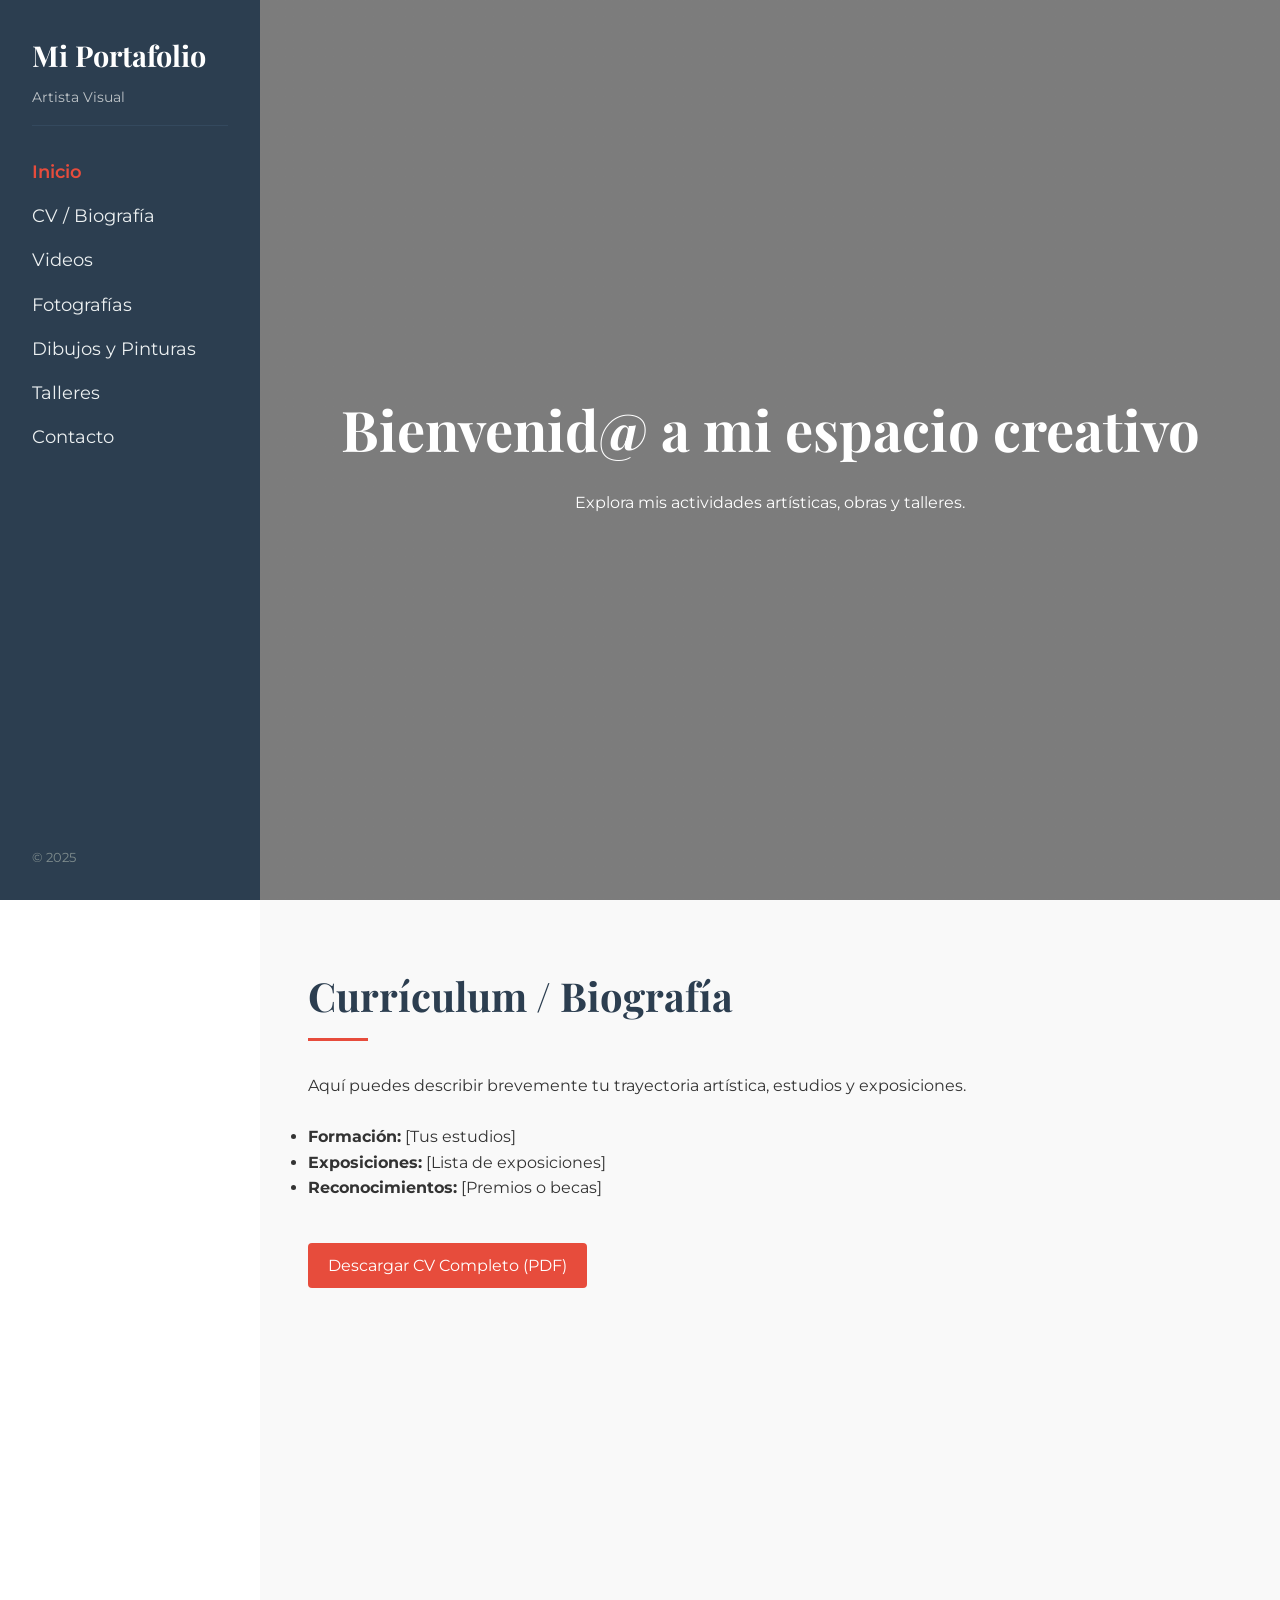
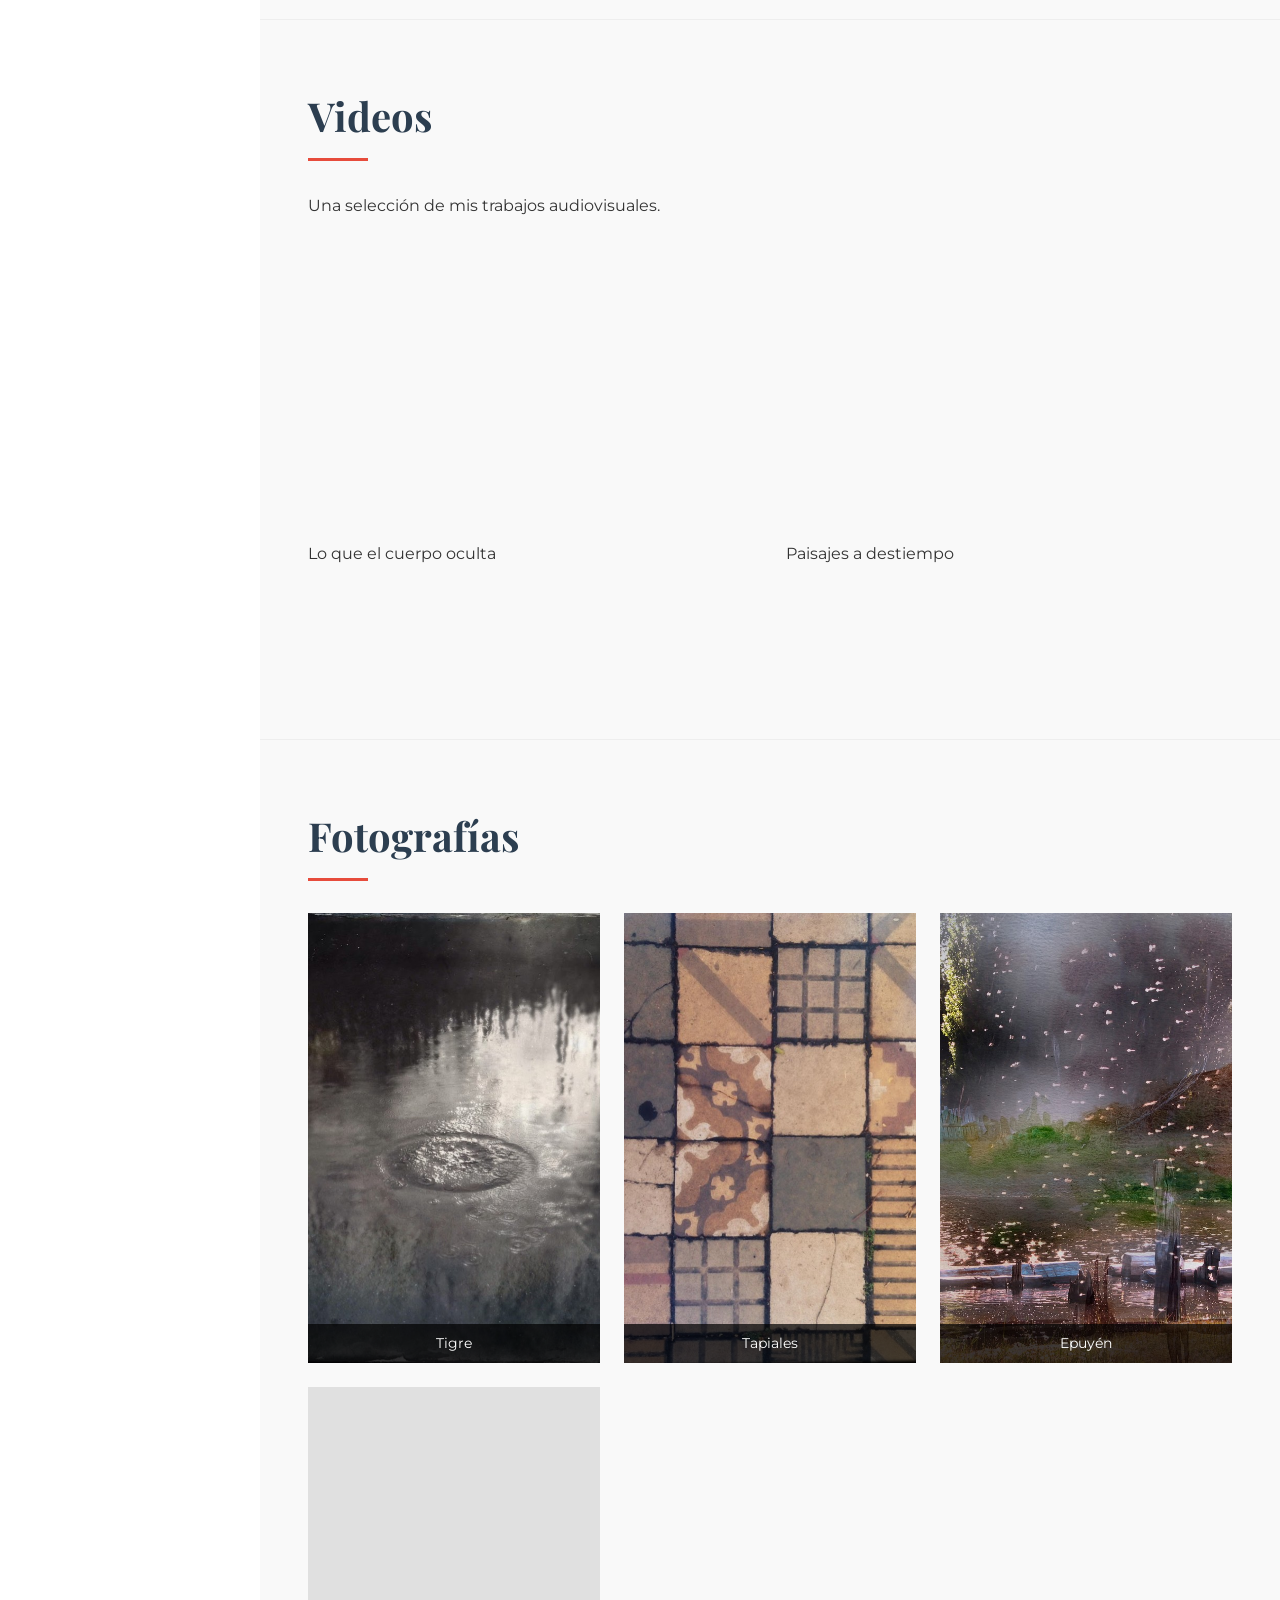
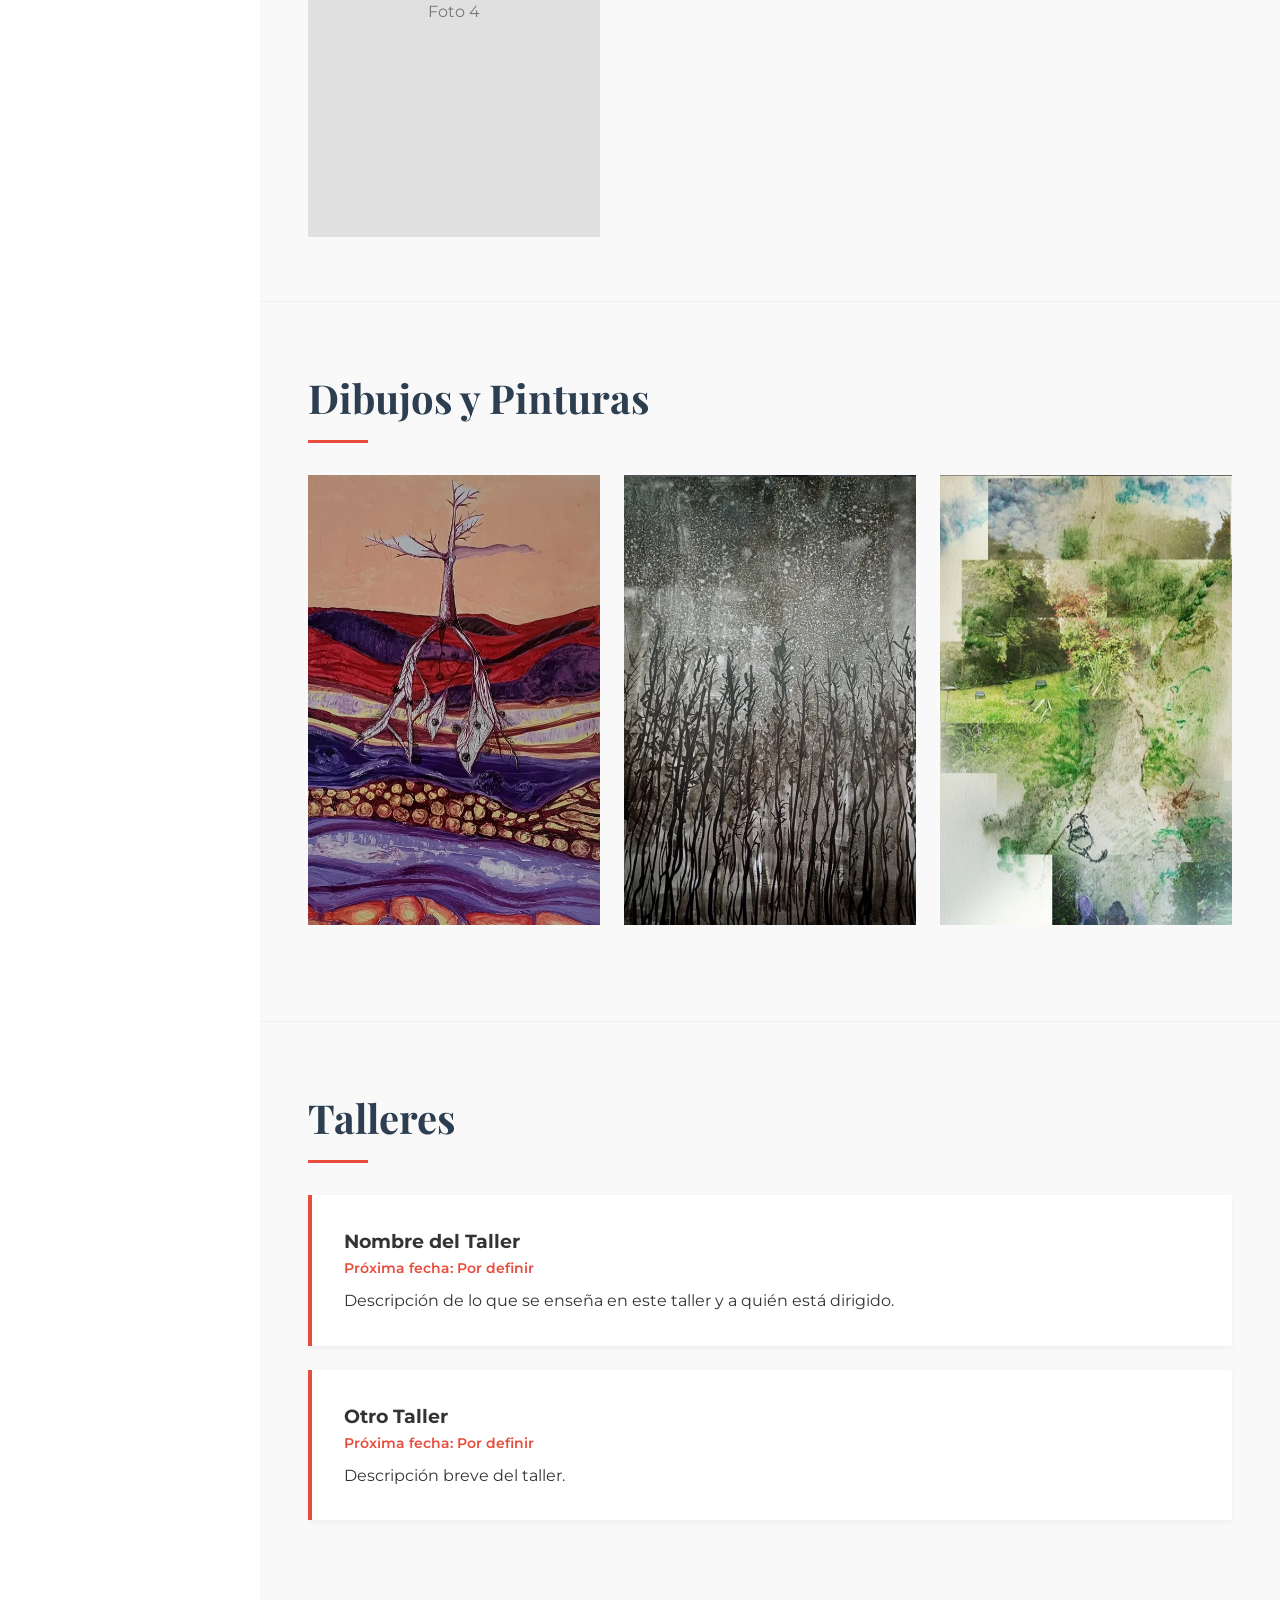
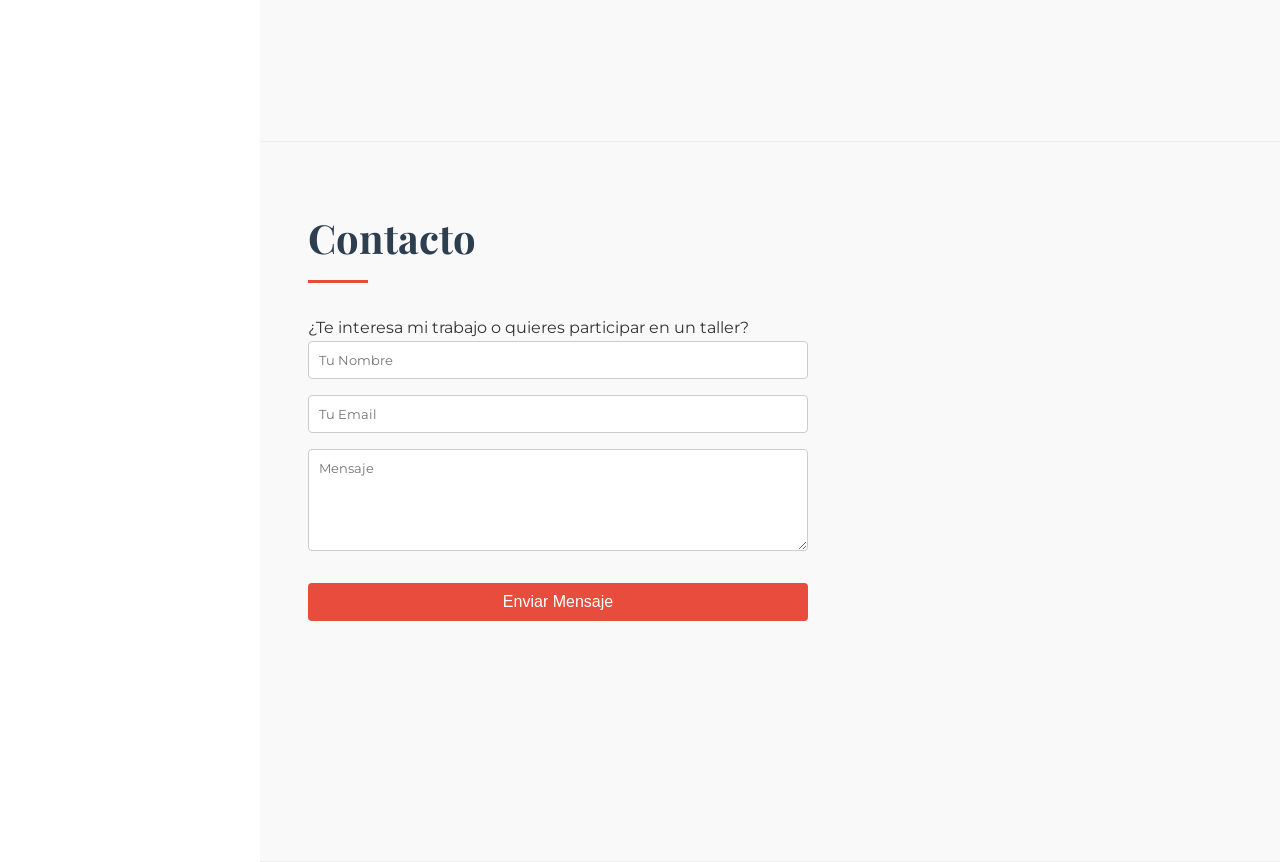
==== index.html @ 88bec538 "Initial commit - Portfolio web Teresa" ====
<!DOCTYPE html>
<html lang="es">
<head>
    <meta charset="UTF-8">
    <meta name="viewport" content="width=device-width, initial-scale=1.0">
    <title>Teresa Boca</title>
    <link rel="stylesheet" href="style.css">
    <link href="https://fonts.googleapis.com/css2?family=Montserrat:wght@300;400;600&family=Playfair+Display:wght@400;700&display=swap" rel="stylesheet">
</head>
<body>

    <!-- Menú Lateral -->
    <nav class="sidebar">
        <div class="profile-header">
            <h1>Mi Portafolio</h1>
            <p>Artista Visual</p>
        </div>
        <ul class="menu">
            <li><a href="#inicio" class="active">Inicio</a></li>
            <li><a href="#cv">CV / Biografía</a></li>
            <li><a href="#videos">Videos</a></li>
            <li><a href="#fotografia">Fotografías</a></li>
            <li><a href="#dibujos">Dibujos y Pinturas</a></li>
            <li><a href="#talleres">Talleres</a></li>
            <li><a href="#contacto">Contacto</a></li>
        </ul>
        <div class="social-links">
            <!-- Aquí podrías poner iconos de redes sociales en el futuro -->
            <p>&copy; 2025</p>
        </div>
    </nav>

    <!-- Contenido Principal -->
    <main class="content">
        
        <section id="inicio" class="hero">
            <div class="hero-text">
                <h2>Bienvenid@ a mi espacio creativo</h2>
                <p>Explora mis actividades artísticas, obras y talleres.</p>
            </div>
        </section>

        <section id="cv" class="section">
            <h2>Currículum / Biografía</h2>
            <div class="cv-container">
                <p>Aquí puedes describir brevemente tu trayectoria artística, estudios y exposiciones.</p>
                <br>
                <ul>
                    <li><strong>Formación:</strong> [Tus estudios]</li>
                    <li><strong>Exposiciones:</strong> [Lista de exposiciones]</li>
                    <li><strong>Reconocimientos:</strong> [Premios o becas]</li>
                </ul>
                <br>
                <a href="#" class="btn">Descargar CV Completo (PDF)</a>
            </div>
        </section>

        <section id="videos" class="section">
            <h2>Videos</h2>
            <p>Una selección de mis trabajos audiovisuales.</p>
            <div class="video-grid">
                <!-- Ejemplo de contenedor de video -->
                <div class="video-item">
                    <iframe width="560" height="315" src="https://www.youtube.com/embed/Gw_dpTGBpFw" frameborder="0" allow="accelerometer; autoplay; clipboard-write; encrypted-media; gyroscope; picture-in-picture" allowfullscreen></iframe>
                    <p>Lo que el cuerpo oculta</p>
                </div>
                <div class="video-item">
                    <iframe width="560" height="315" src="https://www.youtube.com/embed/AO99citd2gs" frameborder="0" allow="accelerometer; autoplay; clipboard-write; encrypted-media; gyroscope; picture-in-picture" allowfullscreen></iframe>
                    <p>Paisajes a destiempo</p>
                </div>
            </div>
        </section>

        <section id="fotografia" class="section">
            <h2>Fotografías</h2>
            <div class="gallery-grid">
                <div class="gallery-item">
                    <a href="https://photos.google.com/share/AF1QipONMvfK5_b3--mmgUkPKMX7dz4gQtG212h02VXictfQvyeHUU75GQRWGy_p0rMPlA?key=Ql9JT2hlR0N3LTJ0QnBObkhkY2gwMk1jbGVzbUx3" target="_blank">
                        <img src="fototigre.jpg" alt="Álbum de Fotos" style="width: 100%; height: 100%; object-fit: cover;">
                    </a>
                    <p class="gallery-caption">Tigre</p>
                </div>
                <div class="gallery-item">
                    <a href="https://photos.app.goo.gl/846HfZrXQRpavZFVA" target="_blank">
                        <img src="fototapiales.jpg" alt="Álbum de Fotos" style="width: 100%; height: 100%; object-fit: cover;">
                    </a>
                    <p class="gallery-caption">Tapiales</p>
                </div>
                <div class="gallery-item">
                    <a href="https://photos.app.goo.gl/JRrtyNjYTvs4pbEW6" target="_blank">
                        <img src="Epuyen.jpg" alt="Álbum de Fotos" style="width: 100%; height: 100%; object-fit: cover;">
                    </a>
                    <p class="gallery-caption">Epuyén</p>
                </div>
                <div class="gallery-item">Foto 4</div>
            </div>
        </section>

        <section id="dibujos" class="section">
            <h2>Dibujos y Pinturas</h2>
            <div class="gallery-grid">
                <div class="gallery-item">
                    <img src="capas.jpg" alt="Capas" style="width: 100%; height: 100%; object-fit: cover;">
                </div>
                <div class="gallery-item">
                    <img src="estrellas.jpg" alt="Estrellas" style="width: 100%; height: 100%; object-fit: cover;">
                </div>
                <div class="gallery-item">
                    <img src="jardin.jpg" alt="Jardín" style="width: 100%; height: 100%; object-fit: cover;">
                </div>
            </div>
        </section>

        <section id="talleres" class="section">
            <h2>Talleres</h2>
            <div class="workshops-list">
                <article class="workshop-card">
                    <h3>Nombre del Taller</h3>
                    <p class="date">Próxima fecha: Por definir</p>
                    <p>Descripción de lo que se enseña en este taller y a quién está dirigido.</p>
                </article>
                <article class="workshop-card">
                    <h3>Otro Taller</h3>
                    <p class="date">Próxima fecha: Por definir</p>
                    <p>Descripción breve del taller.</p>
                </article>
            </div>
        </section>

        <section id="contacto" class="section">
            <h2>Contacto</h2>
            <p>¿Te interesa mi trabajo o quieres participar en un taller?</p>
            <form class="contact-form">
                <input type="text" placeholder="Tu Nombre" required>
                <input type="email" placeholder="Tu Email" required>
                <textarea placeholder="Mensaje" rows="5" required></textarea>
                <button type="submit" class="btn">Enviar Mensaje</button>
            </form>
        </section>

    </main>

    <script src="script.js"></script>
</body>
</html>
---- style.css ----
/* Reset básico */
* {
    margin: 0;
    padding: 0;
    box-sizing: border-box;
}

body {
    font-family: 'Montserrat', sans-serif;
    color: #333;
    line-height: 1.6;
    display: flex;
    min-height: 100vh;
}

/* Estilos del Menú Lateral */
.sidebar {
    width: 260px;
    background-color: #2c3e50; /* Color oscuro elegante */
    color: #fff;
    height: 100vh;
    position: fixed;
    top: 0;
    left: 0;
    display: flex;
    flex-direction: column;
    padding: 2rem;
    overflow-y: auto;
}

.profile-header h1 {
    font-family: 'Playfair Display', serif;
    font-size: 1.8rem;
    margin-bottom: 0.5rem;
}

.profile-header p {
    font-size: 0.9rem;
    color: #bdc3c7;
    margin-bottom: 2rem;
    border-bottom: 1px solid #34495e;
    padding-bottom: 1rem;
}

.menu {
    list-style: none;
    flex-grow: 1;
}

.menu li {
    margin-bottom: 1rem;
}

.menu a {
    text-decoration: none;
    color: #ecf0f1;
    font-size: 1.1rem;
    transition: color 0.3s;
    display: block;
}

.menu a:hover, .menu a.active {
    color: #e74c3c; /* Color de acento */
    font-weight: 600;
}

.social-links {
    margin-top: 2rem;
    font-size: 0.8rem;
    color: #7f8c8d;
}

/* Contenido Principal */
.content {
    margin-left: 260px; /* Mismo ancho que el sidebar */
    flex: 1;
    background-color: #f9f9f9;
}

/* Secciones */
.section {
    padding: 4rem 3rem;
    min-height: 80vh; /* Para que cada sección ocupe espacio */
    border-bottom: 1px solid #eee;
}

.section h2 {
    font-family: 'Playfair Display', serif;
    font-size: 2.5rem;
    margin-bottom: 2rem;
    color: #2c3e50;
    position: relative;
}

.section h2::after {
    content: '';
    display: block;
    width: 60px;
    height: 3px;
    background: #e74c3c;
    margin-top: 10px;
}

/* Hero Section (Inicio) */
.hero {
    height: 100vh;
    background: linear-gradient(rgba(0,0,0,0.5), rgba(0,0,0,0.5)), url('https://images.unsplash.com/photo-1513364776144-60967b0f800f?ixlib=rb-1.2.1&auto=format&fit=crop&w=1951&q=80'); /* Imagen de fondo genérica artística */
    background-size: cover;
    background-position: center;
    display: flex;
    align-items: center;
    justify-content: center;
    color: white;
    text-align: center;
}

.hero-text h2 {
    font-family: 'Playfair Display', serif;
    font-size: 3.5rem;
    margin-bottom: 1rem;
}

/* Estilos Específicos */

/* Botones */
.btn {
    display: inline-block;
    background: #e74c3c;
    color: white;
    padding: 10px 20px;
    text-decoration: none;
    border-radius: 4px;
    margin-top: 1rem;
    border: none;
    cursor: pointer;
    font-size: 1rem;
    transition: background 0.3s;
}

.btn:hover {
    background: #c0392b;
}

/* Videos */
.video-grid {
    display: grid;
    grid-template-columns: repeat(auto-fit, minmax(300px, 1fr));
    gap: 2rem;
}

.video-placeholder {
    background: #ddd;
    height: 200px;
    display: flex;
    align-items: center;
    justify-content: center;
    color: #777;
    margin-bottom: 0.5rem;
}

/* Galerías (Fotos y Dibujos) */
.gallery-grid {
    display: grid;
    grid-template-columns: repeat(auto-fill, minmax(250px, 1fr));
    gap: 1.5rem;
}

.gallery-item {
    background: #e0e0e0;
    height: 450px;
    display: flex;
    align-items: center;
    justify-content: center;
    color: #777;
    transition: transform 0.3s;
    overflow: hidden;
    flex-direction: column;
    position: relative;
}

.gallery-item a {
    width: 100%;
    height: 100%;
    display: block;
}

.gallery-item img {
    width: 100%;
    height: 100%;
    object-fit: cover;
    display: block;
}

.gallery-caption {
    position: absolute;
    bottom: 0;
    left: 0;
    right: 0;
    background: rgba(0, 0, 0, 0.7);
    color: white;
    padding: 0.5rem;
    text-align: center;
    margin: 0;
    font-size: 0.9rem;
}

.gallery-item:hover {
    transform: scale(1.02);
    box-shadow: 0 4px 10px rgba(0,0,0,0.1);
}

/* Talleres */
.workshop-card {
    background: white;
    padding: 2rem;
    margin-bottom: 1.5rem;
    box-shadow: 0 2px 5px rgba(0,0,0,0.05);
    border-left: 4px solid #e74c3c;
}

.workshop-card .date {
    color: #e74c3c;
    font-weight: 600;
    font-size: 0.9rem;
    margin-bottom: 0.5rem;
}

/* Contact Form */
.contact-form {
    max-width: 500px;
    display: flex;
    flex-direction: column;
    gap: 1rem;
}

.contact-form input, 
.contact-form textarea {
    padding: 10px;
    border: 1px solid #ccc;
    border-radius: 4px;
    font-family: 'Montserrat', sans-serif;
}

/* Responsive (Móvil) */
@media (max-width: 768px) {
    body {
        flex-direction: column;
    }

    .sidebar {
        width: 100%;
        height: auto;
        position: relative;
        padding: 1rem;
    }

    .content {
        margin-left: 0;
    }

    .hero-text h2 {
        font-size: 2.5rem;
    }
}
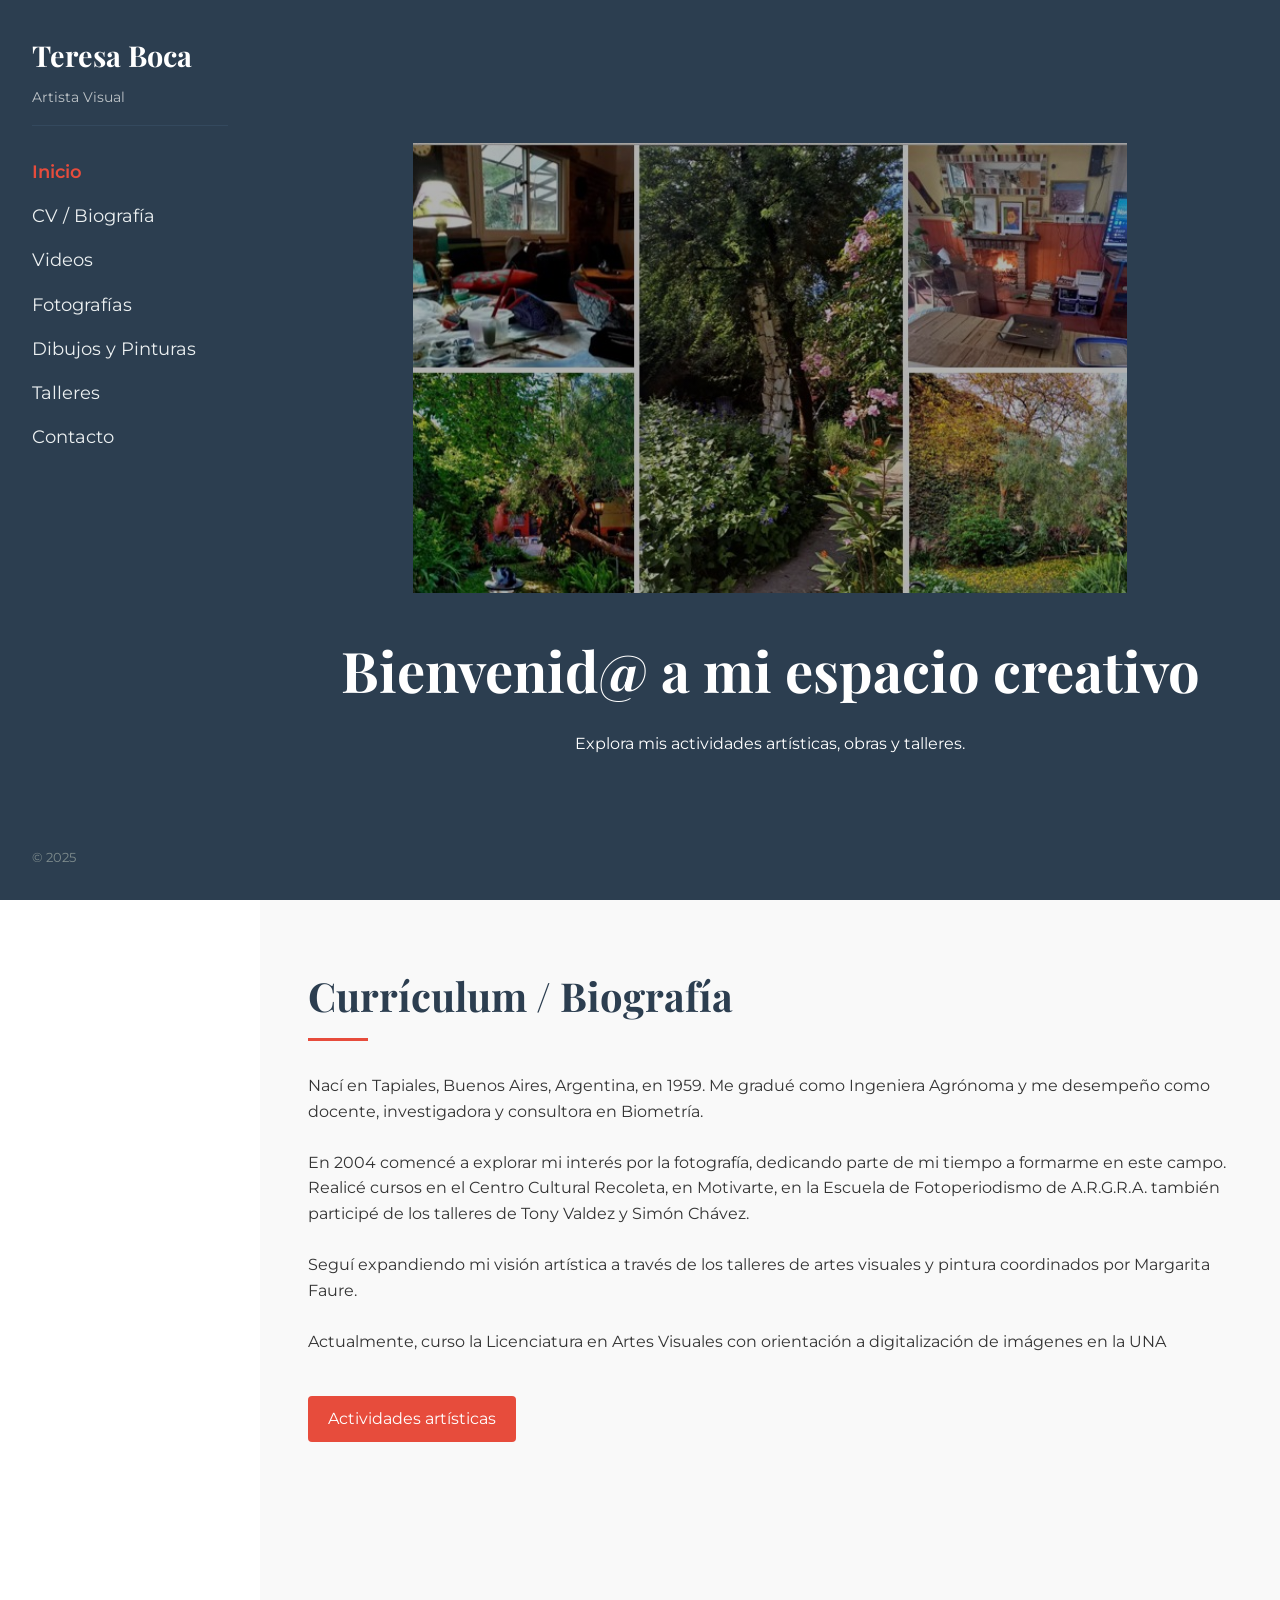
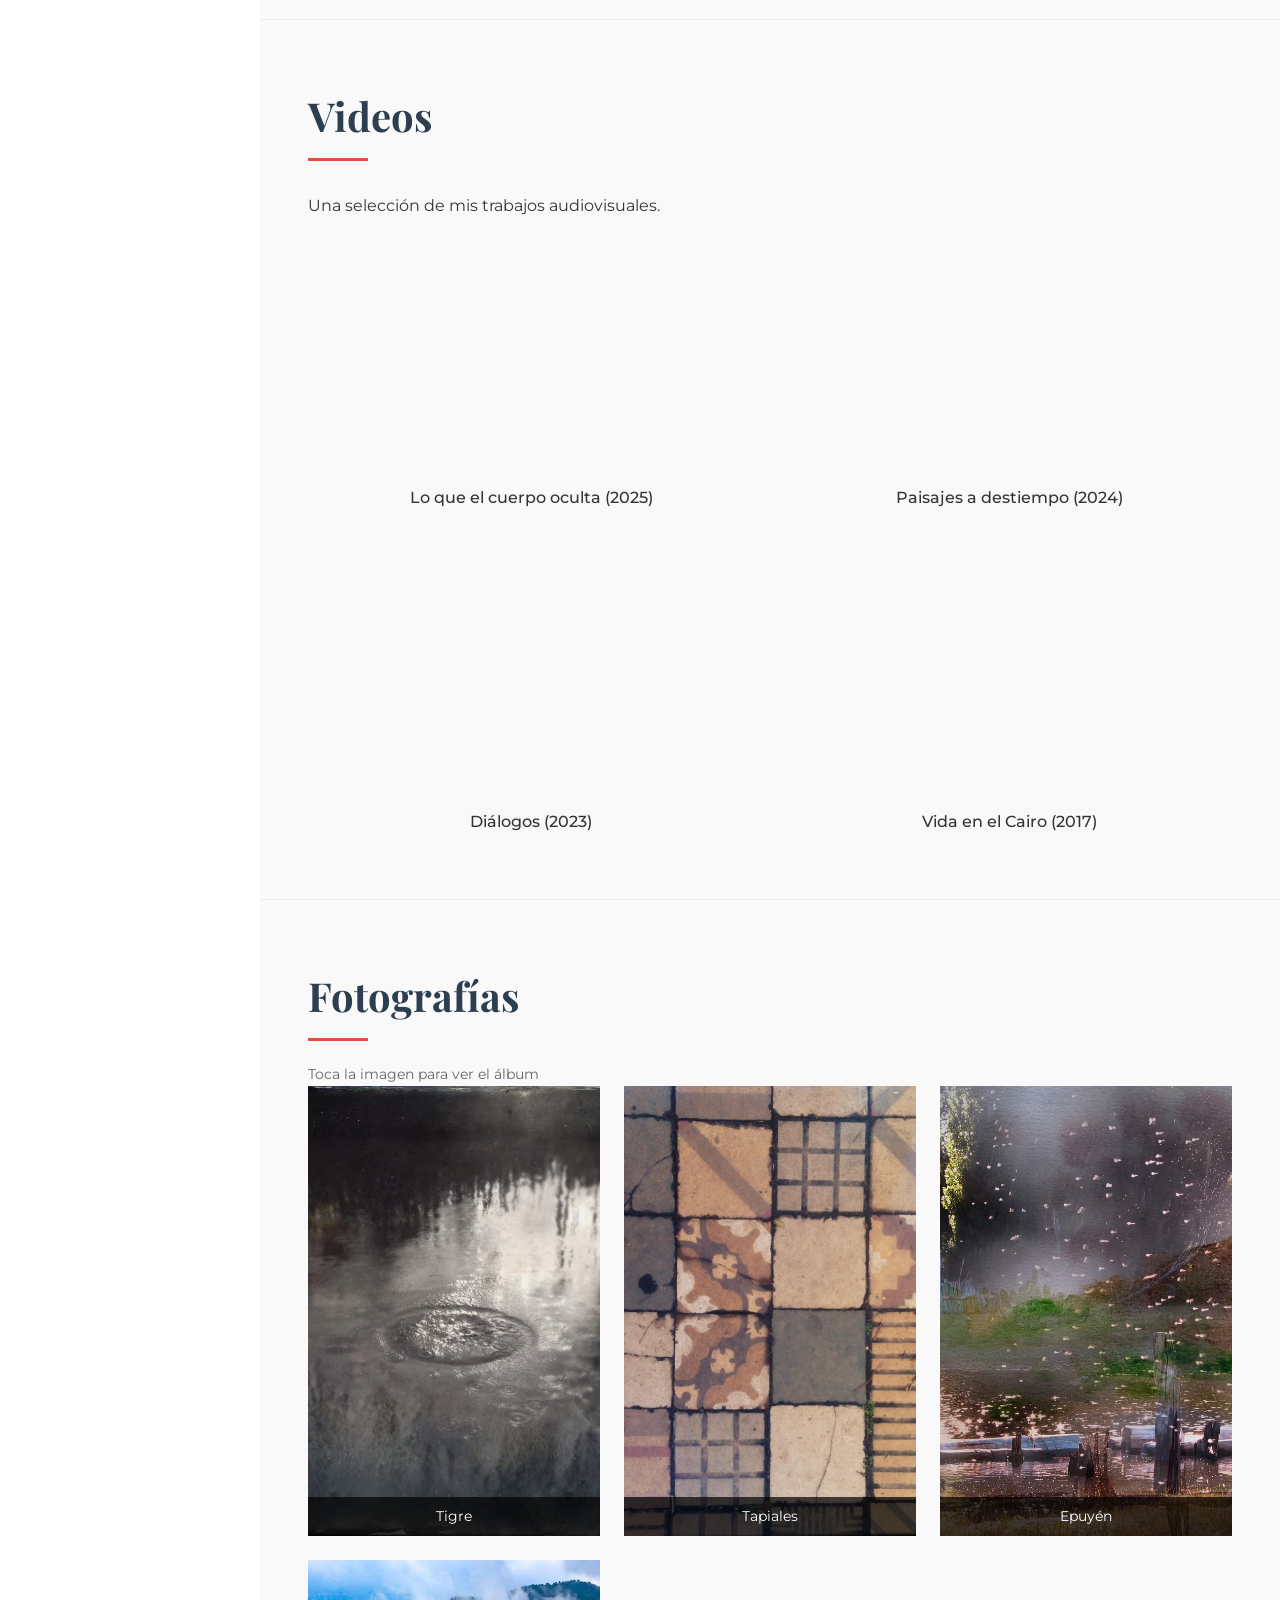
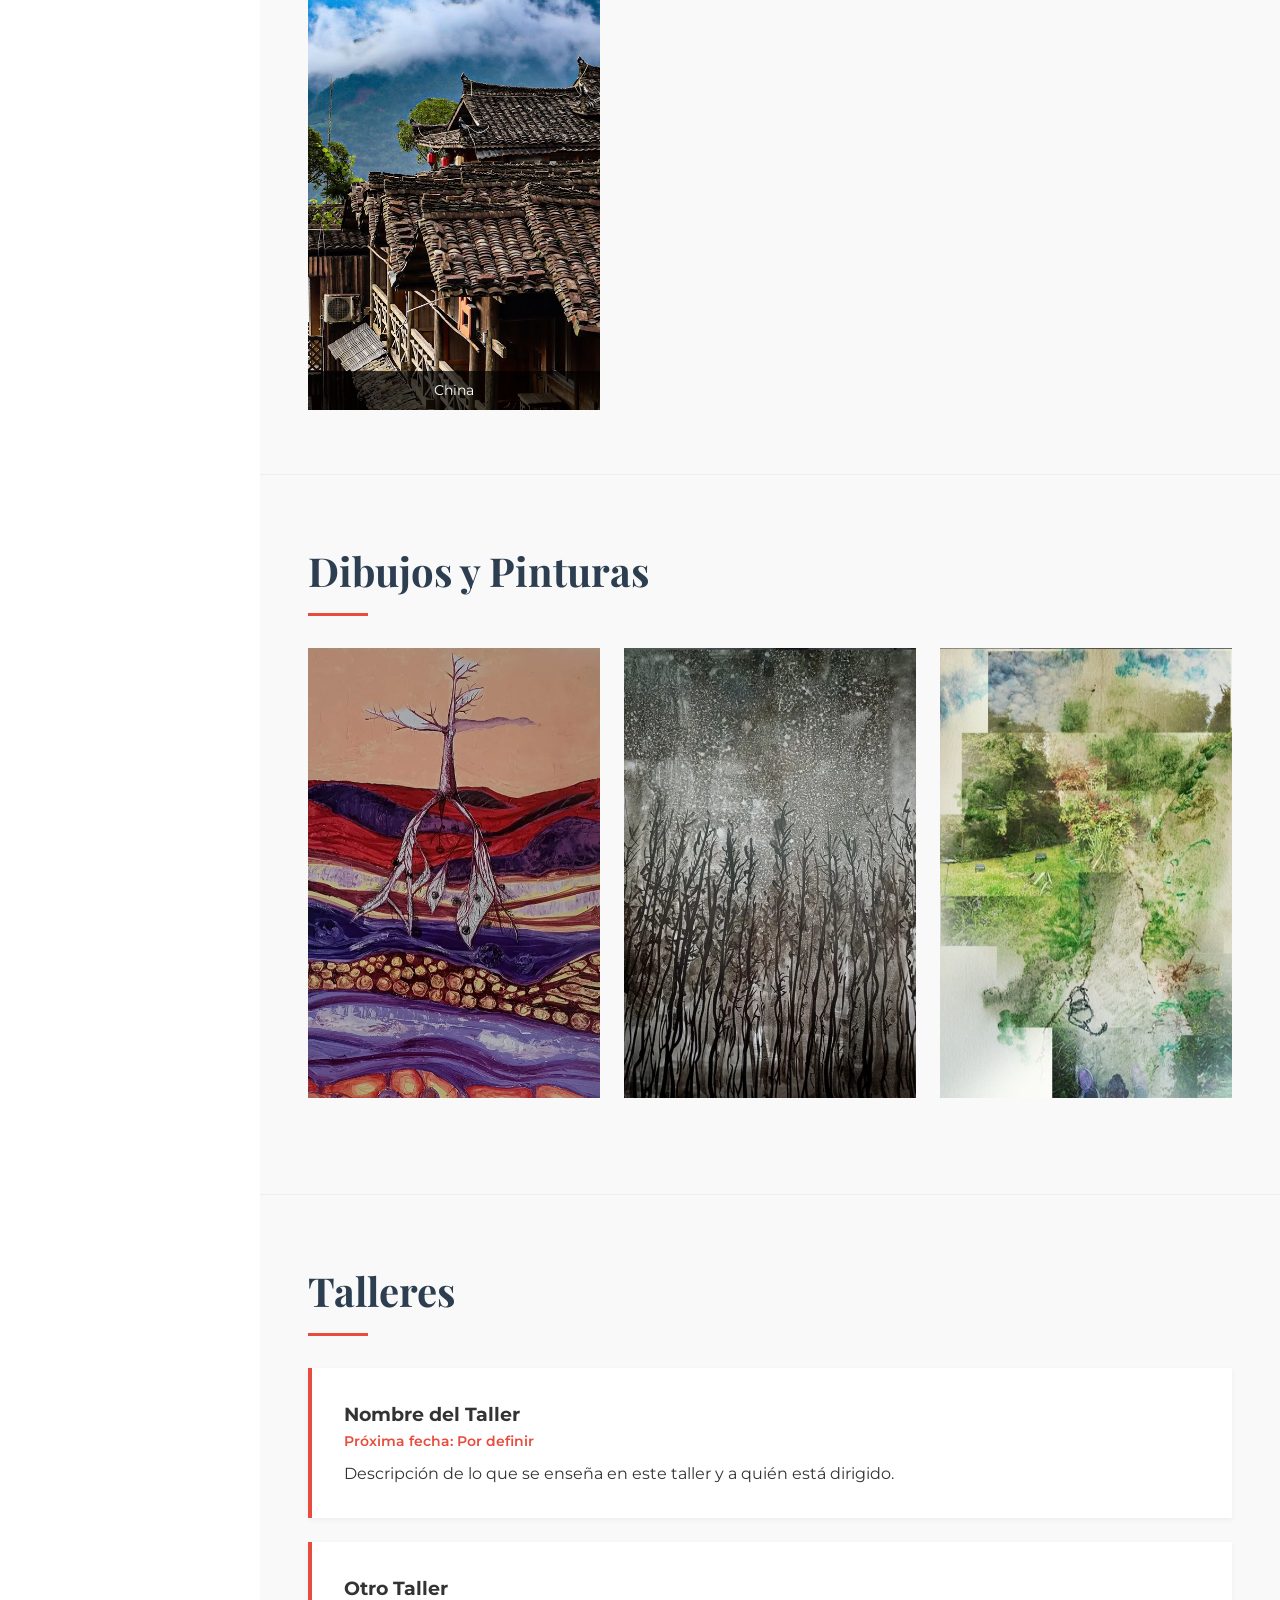
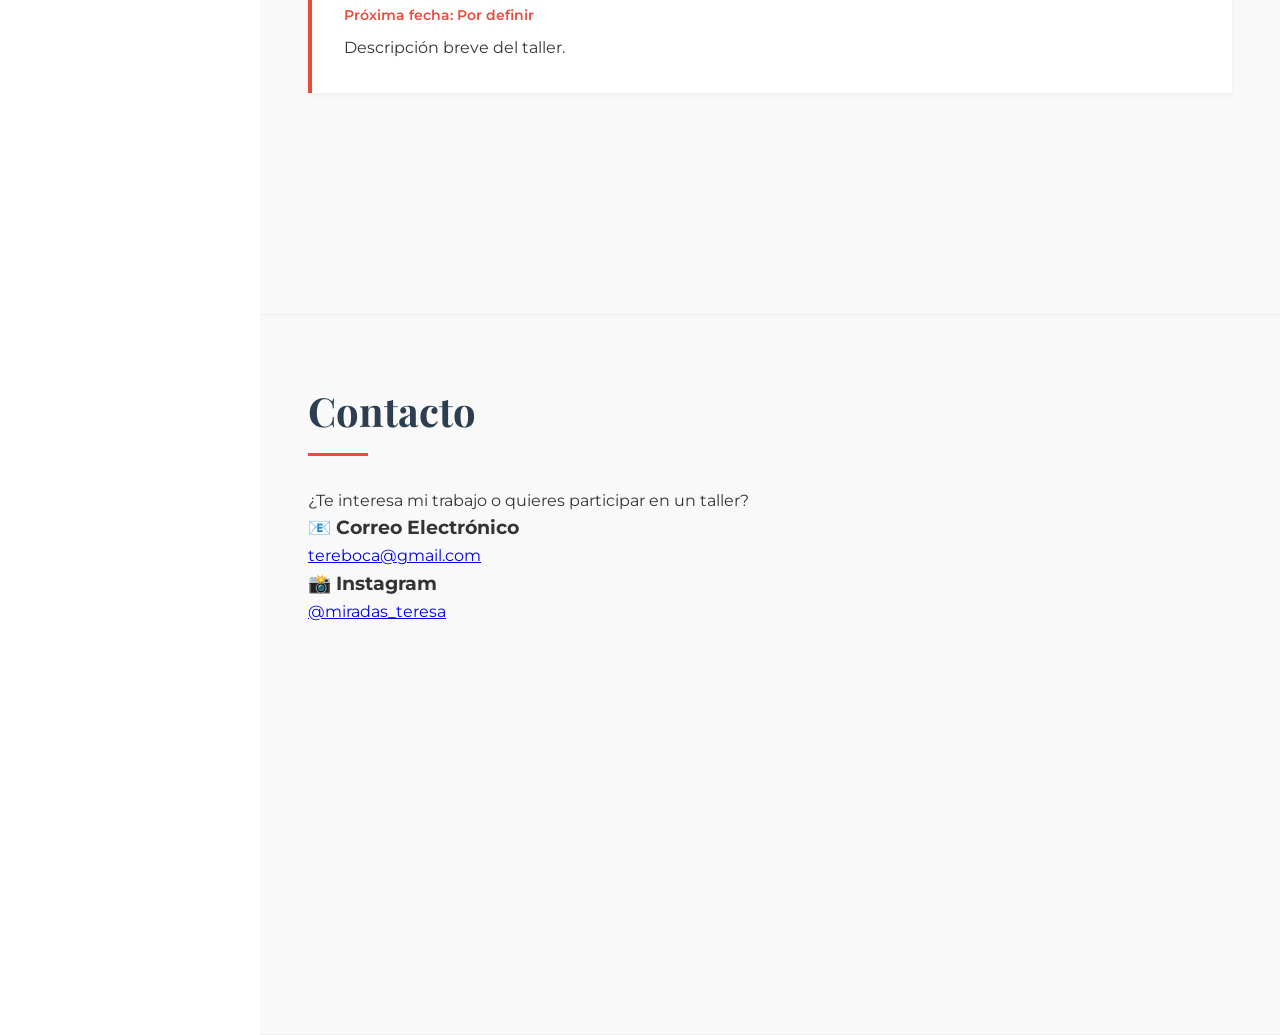
==== commit 951310a5: "Actualización del portafolio: nuevos videos, fotos, biografía y actividades artísticas" ====
--- a/index.html
+++ b/index.html
@@ -12,7 +12,7 @@
     <!-- Menú Lateral -->
     <nav class="sidebar">
         <div class="profile-header">
-            <h1>Mi Portafolio</h1>
+            <h1>Teresa Boca</h1>
             <p>Artista Visual</p>
         </div>
         <ul class="menu">
@@ -43,15 +43,15 @@
         <section id="cv" class="section">
             <h2>Currículum / Biografía</h2>
             <div class="cv-container">
-                <p>Aquí puedes describir brevemente tu trayectoria artística, estudios y exposiciones.</p>
+                <p>Nací en Tapiales, Buenos Aires, Argentina, en 1959. Me gradué como Ingeniera Agrónoma y me desempeño como docente, investigadora y consultora en Biometría.</p>
                 <br>
-                <ul>
-                    <li><strong>Formación:</strong> [Tus estudios]</li>
-                    <li><strong>Exposiciones:</strong> [Lista de exposiciones]</li>
-                    <li><strong>Reconocimientos:</strong> [Premios o becas]</li>
-                </ul>
+                <p>En 2004 comencé a explorar mi interés por la fotografía, dedicando parte de mi tiempo a formarme en este campo. Realicé cursos en el Centro Cultural Recoleta, en Motivarte, en la Escuela de Fotoperiodismo de A.R.G.R.A. también participé de los talleres de Tony Valdez y Simón Chávez.</p>
                 <br>
-                <a href="#" class="btn">Descargar CV Completo (PDF)</a>
+                <p>Seguí expandiendo mi visión artística a través de los talleres de artes visuales y pintura coordinados por Margarita Faure.</p>
+                <br>
+                <p>Actualmente, curso la Licenciatura en Artes Visuales con orientación a digitalización de imágenes en la UNA</p>
+                <br>
+                <a href="antecedentes.html" class="btn" target="_blank">Actividades artísticas</a>
             </div>
         </section>
 
@@ -62,17 +62,26 @@
                 <!-- Ejemplo de contenedor de video -->
                 <div class="video-item">
                     <iframe width="560" height="315" src="https://www.youtube.com/embed/Gw_dpTGBpFw" frameborder="0" allow="accelerometer; autoplay; clipboard-write; encrypted-media; gyroscope; picture-in-picture" allowfullscreen></iframe>
-                    <p>Lo que el cuerpo oculta</p>
+                    <p>Lo que el cuerpo oculta (2025)</p>
                 </div>
                 <div class="video-item">
                     <iframe width="560" height="315" src="https://www.youtube.com/embed/AO99citd2gs" frameborder="0" allow="accelerometer; autoplay; clipboard-write; encrypted-media; gyroscope; picture-in-picture" allowfullscreen></iframe>
-                    <p>Paisajes a destiempo</p>
+                    <p>Paisajes a destiempo (2024)</p>
+                </div>
+                <div class="video-item">
+                    <iframe width="560" height="315" src="https://www.youtube.com/embed/k5SHPFNXaIU" frameborder="0" allow="accelerometer; autoplay; clipboard-write; encrypted-media; gyroscope; picture-in-picture" allowfullscreen></iframe>
+                    <p>Diálogos (2023)</p>
+                </div>
+                <div class="video-item">
+                    <iframe width="560" height="315" src="https://www.youtube.com/embed/OxsGY2cgdY4" frameborder="0" allow="accelerometer; autoplay; clipboard-write; encrypted-media; gyroscope; picture-in-picture" allowfullscreen></iframe>
+                    <p>Vida en el Cairo (2017)</p>
                 </div>
             </div>
         </section>
 
         <section id="fotografia" class="section">
             <h2>Fotografías</h2>
+            <p style="font-size: 0.9em; color: #666; margin-top: -10px;">Toca la imagen para ver el álbum</p>
             <div class="gallery-grid">
                 <div class="gallery-item">
                     <a href="https://photos.google.com/share/AF1QipONMvfK5_b3--mmgUkPKMX7dz4gQtG212h02VXictfQvyeHUU75GQRWGy_p0rMPlA?key=Ql9JT2hlR0N3LTJ0QnBObkhkY2gwMk1jbGVzbUx3" target="_blank">
@@ -92,7 +101,12 @@
                     </a>
                     <p class="gallery-caption">Epuyén</p>
                 </div>
-                <div class="gallery-item">Foto 4</div>
+                <div class="gallery-item">
+                    <a href="https://photos.app.goo.gl/YjdDmfUFn3sEa4dJ7" target="_blank">
+                        <img src="china.jpg" alt="Álbum de Fotos" style="width: 100%; height: 100%; object-fit: cover;">
+                    </a>
+                    <p class="gallery-caption">China</p>
+                </div>
             </div>
         </section>
 
@@ -130,12 +144,16 @@
         <section id="contacto" class="section">
             <h2>Contacto</h2>
             <p>¿Te interesa mi trabajo o quieres participar en un taller?</p>
-            <form class="contact-form">
-                <input type="text" placeholder="Tu Nombre" required>
-                <input type="email" placeholder="Tu Email" required>
-                <textarea placeholder="Mensaje" rows="5" required></textarea>
-                <button type="submit" class="btn">Enviar Mensaje</button>
-            </form>
+            <div class="contact-info">
+                <div class="contact-item">
+                    <h3>📧 Correo Electrónico</h3>
+                    <p><a href="mailto:tereboca@gmail.com">tereboca@gmail.com</a></p>
+                </div>
+                <div class="contact-item">
+                    <h3>📸 Instagram</h3>
+                    <p><a href="https://www.instagram.com/miradas_teresa" target="_blank">@miradas_teresa</a></p>
+                </div>
+            </div>
         </section>
 
     </main>
--- a/style.css
+++ b/style.css
@@ -104,14 +104,26 @@
 /* Hero Section (Inicio) */
 .hero {
     height: 100vh;
-    background: linear-gradient(rgba(0,0,0,0.5), rgba(0,0,0,0.5)), url('https://images.unsplash.com/photo-1513364776144-60967b0f800f?ixlib=rb-1.2.1&auto=format&fit=crop&w=1951&q=80'); /* Imagen de fondo genérica artística */
-    background-size: cover;
-    background-position: center;
-    display: flex;
+    background-color: #2c3e50;
+    display: flex;
+    flex-direction: column;
     align-items: center;
     justify-content: center;
     color: white;
     text-align: center;
+    gap: 2rem;
+}
+
+.hero::before {
+    content: '';
+    width: 70%;
+    max-width: 800px;
+    height: 50vh;
+    background: linear-gradient(rgba(0,0,0,0.3), rgba(0,0,0,0.3)), url('miespacio.jpg');
+    background-size: cover;
+    background-position: center;
+    background-repeat: no-repeat;
+    display: block;
 }
 
 .hero-text h2 {
@@ -144,8 +156,24 @@
 /* Videos */
 .video-grid {
     display: grid;
-    grid-template-columns: repeat(auto-fit, minmax(300px, 1fr));
+    grid-template-columns: repeat(2, 1fr);
     gap: 2rem;
+}
+
+.video-item {
+    width: 100%;
+}
+
+.video-item iframe {
+    width: 100%;
+    height: auto;
+    aspect-ratio: 16/9;
+}
+
+.video-item p {
+    margin-top: 0.5rem;
+    text-align: center;
+    font-weight: 500;
 }
 
 .video-placeholder {
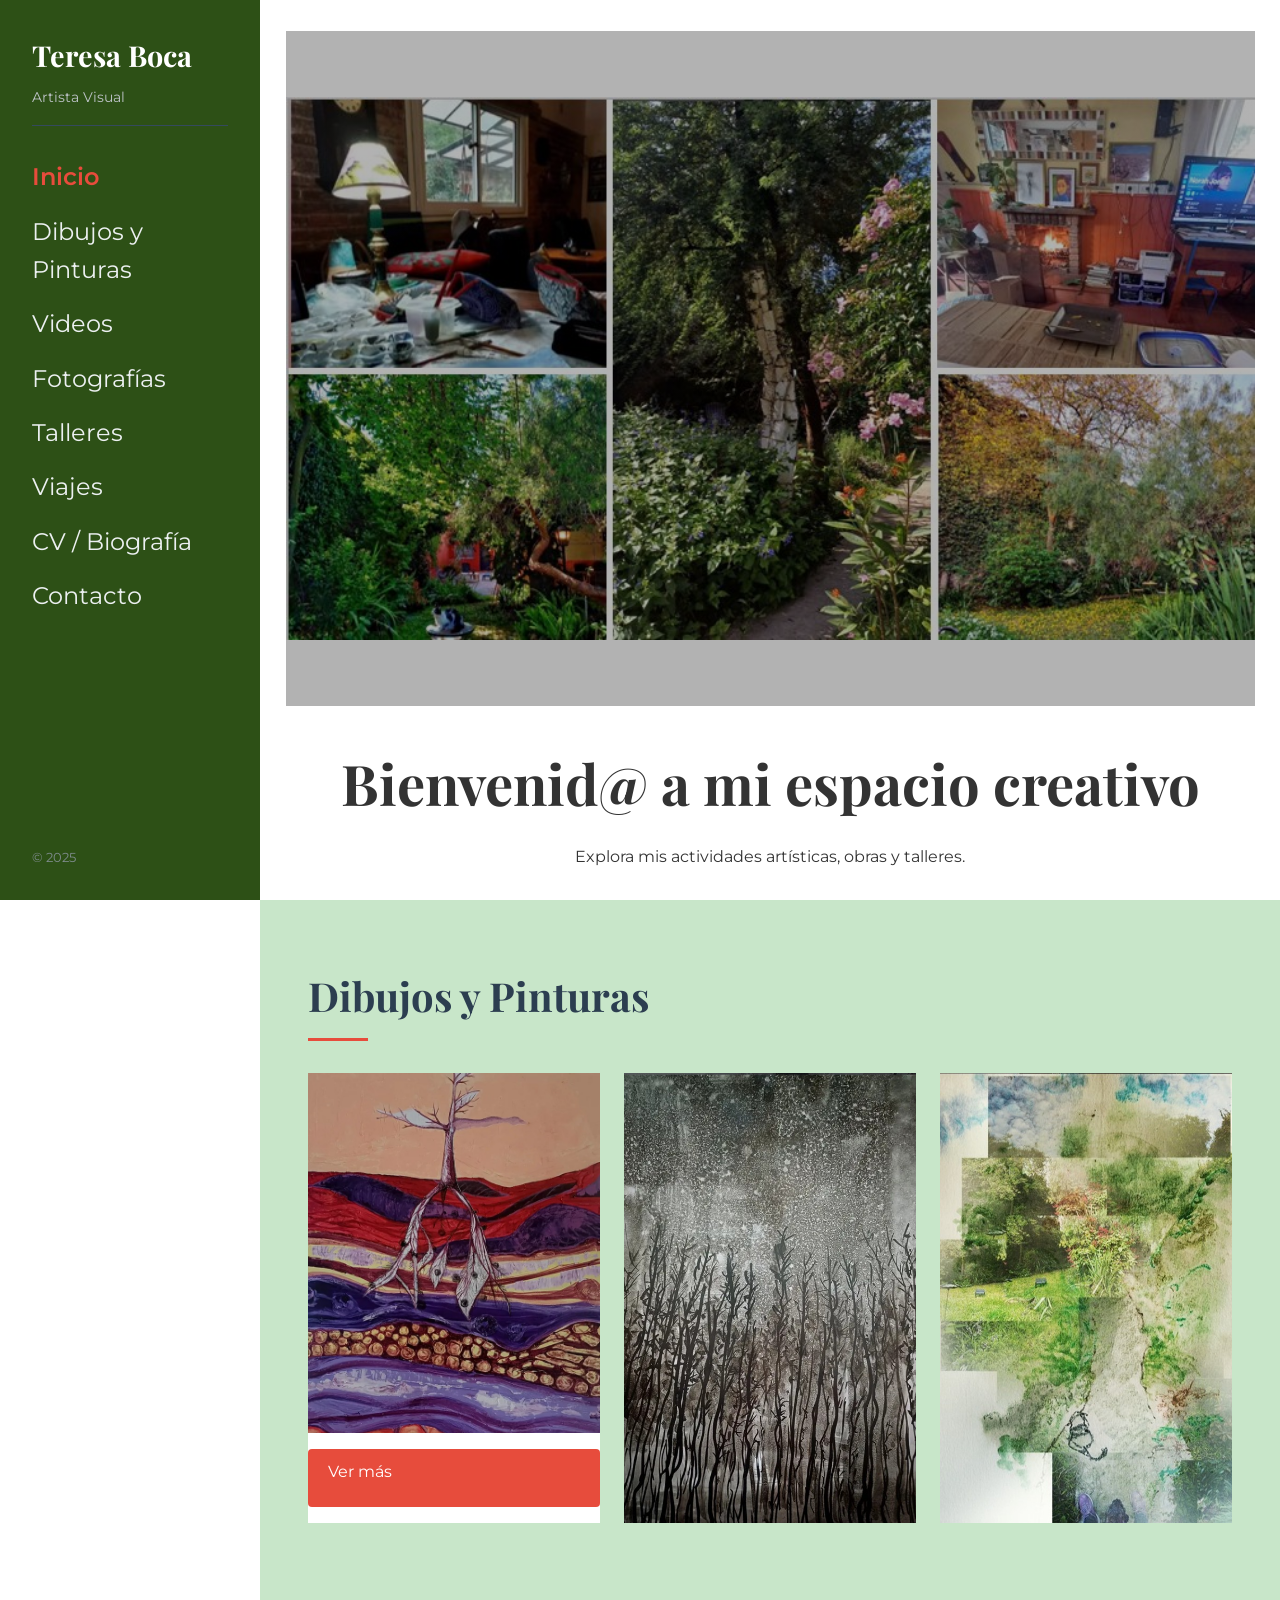
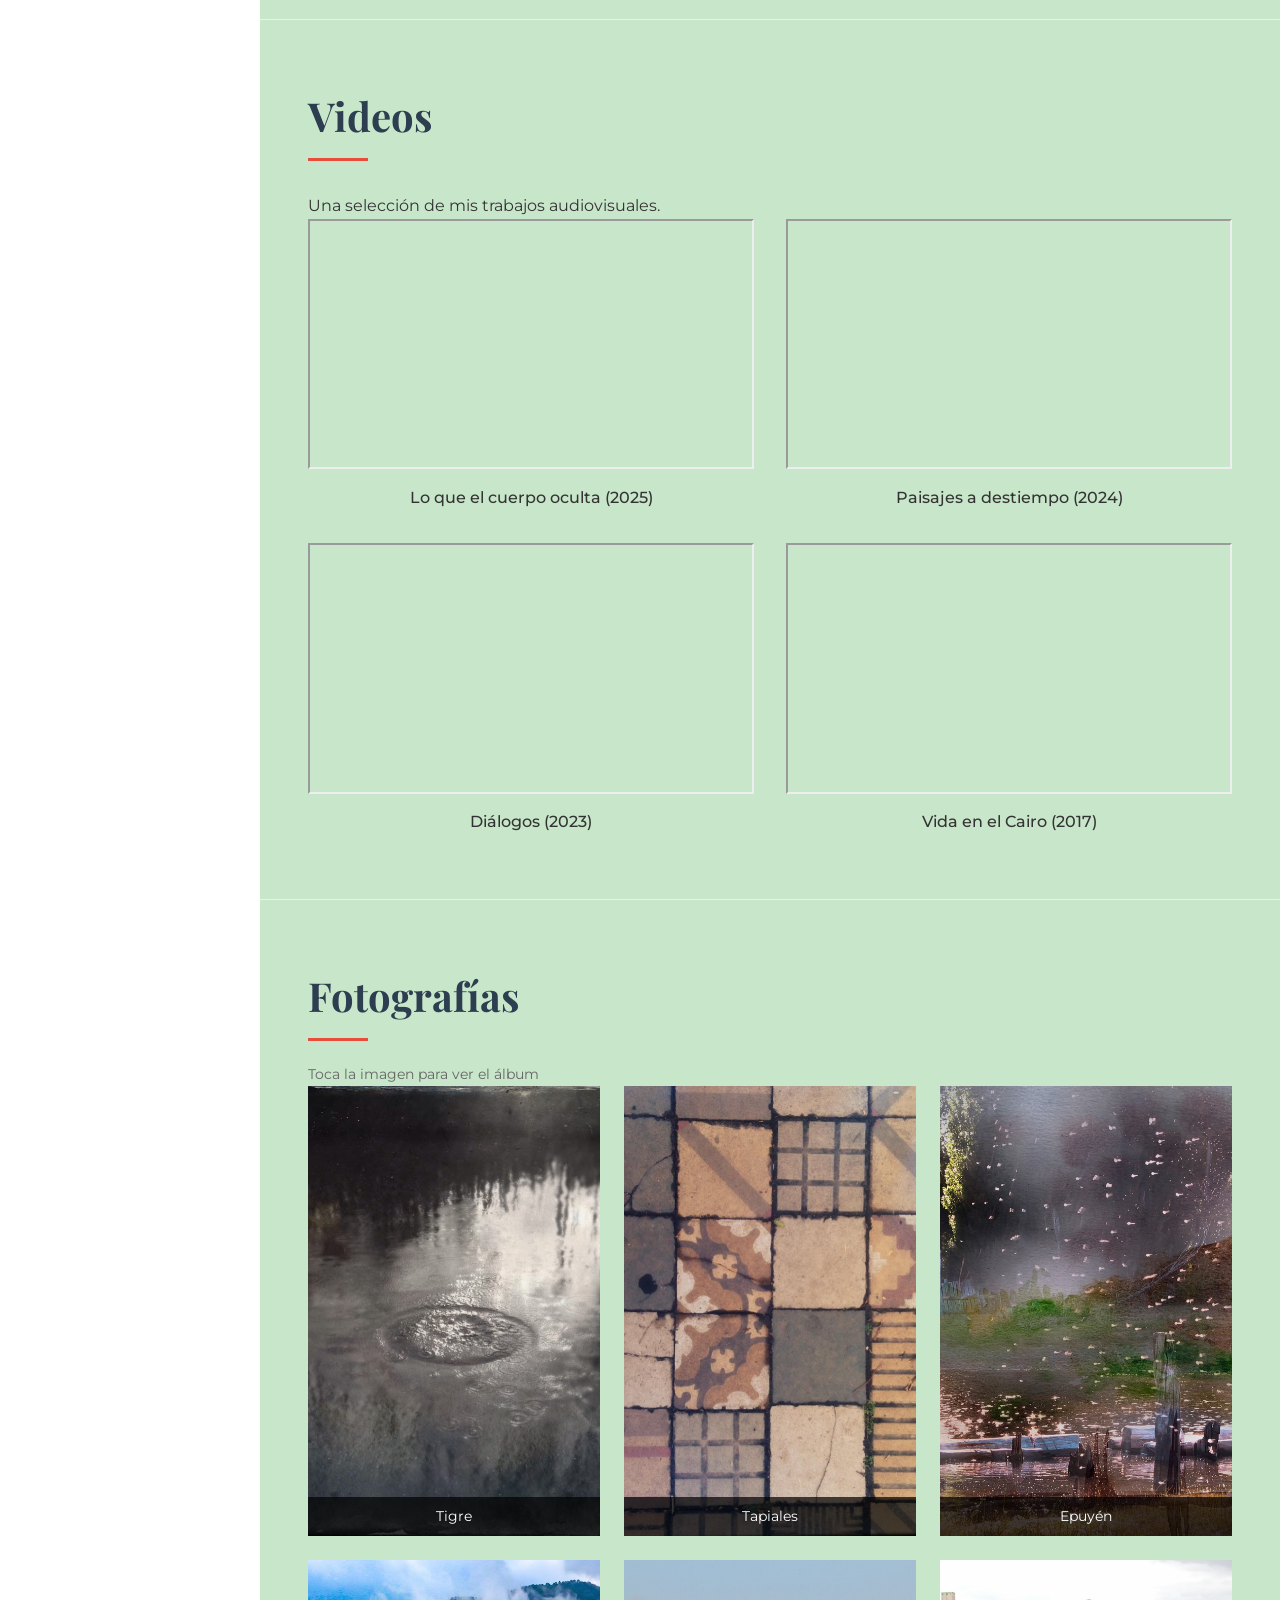
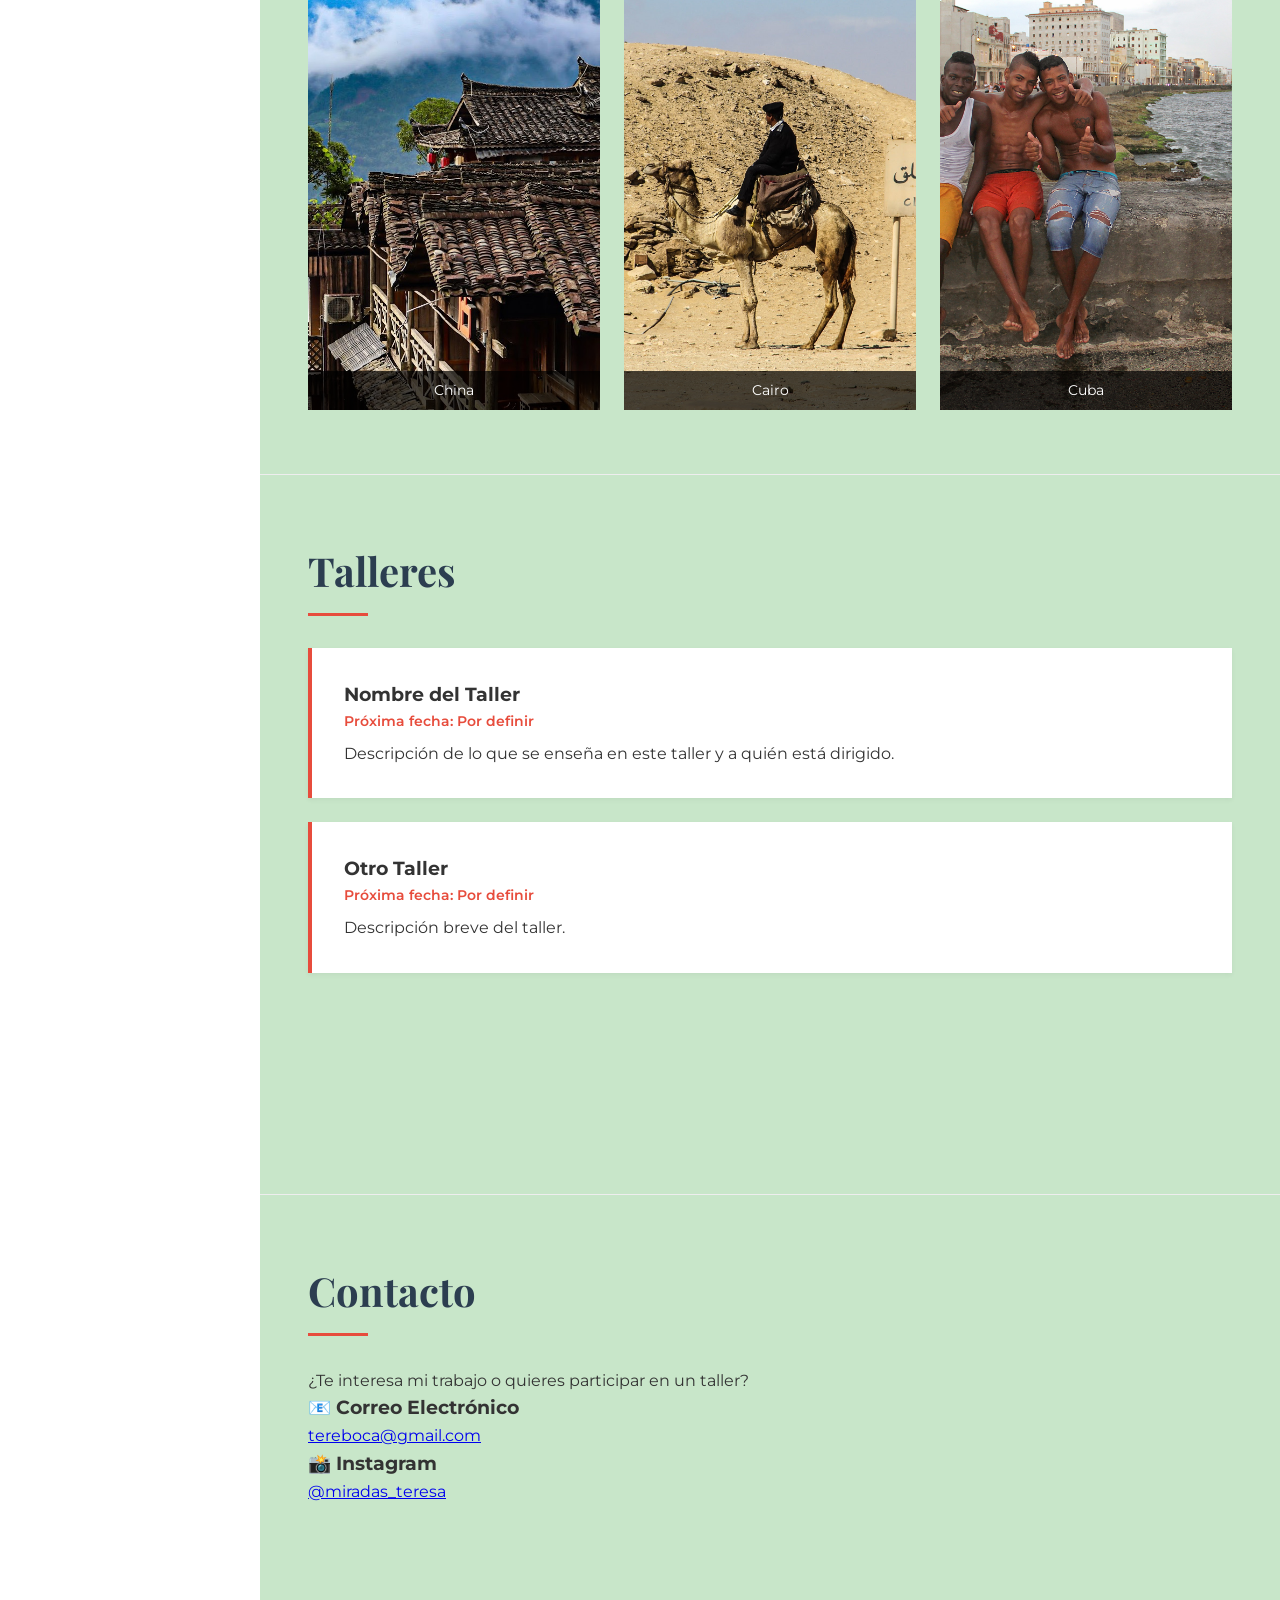
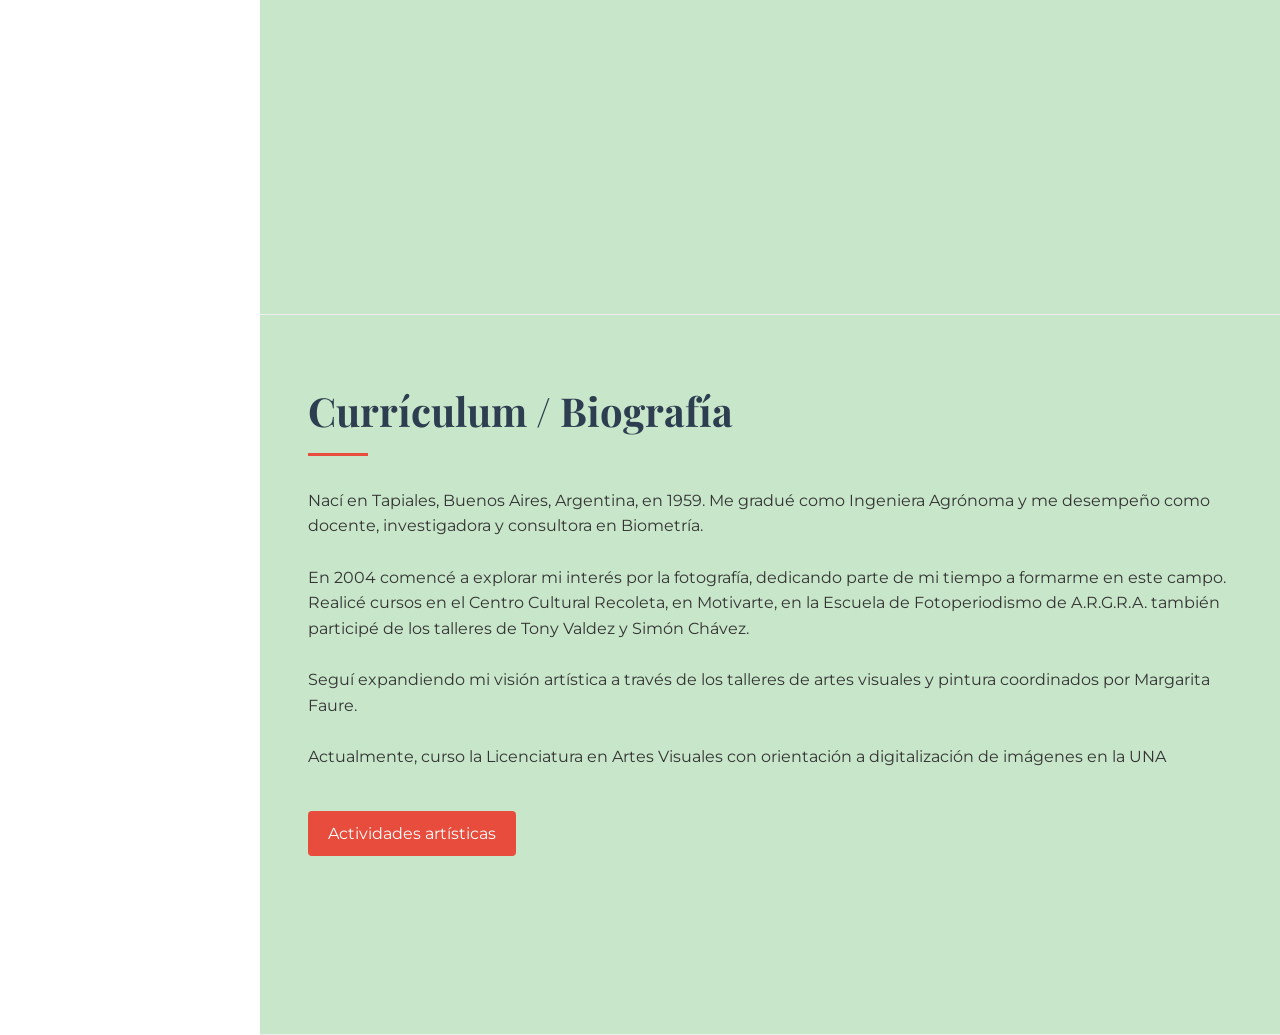
==== commit 3d981b09: "actualizar_sitio_galerias_pinturas" ====
--- a/index.html
+++ b/index.html
@@ -3,6 +3,7 @@
 <head>
     <meta charset="UTF-8">
     <meta name="viewport" content="width=device-width, initial-scale=1.0">
+    <meta name="referrer" content="strict-origin-when-cross-origin">
     <title>Teresa Boca</title>
     <link rel="stylesheet" href="style.css">
     <link href="https://fonts.googleapis.com/css2?family=Montserrat:wght@300;400;600&family=Playfair+Display:wght@400;700&display=swap" rel="stylesheet">
@@ -17,11 +18,12 @@
         </div>
         <ul class="menu">
             <li><a href="#inicio" class="active">Inicio</a></li>
-            <li><a href="#cv">CV / Biografía</a></li>
+            <li><a href="#dibujos">Dibujos y Pinturas</a></li>
             <li><a href="#videos">Videos</a></li>
             <li><a href="#fotografia">Fotografías</a></li>
-            <li><a href="#dibujos">Dibujos y Pinturas</a></li>
             <li><a href="#talleres">Talleres</a></li>
+            <li><a href="viajes.html">Viajes</a></li>
+            <li><a href="#cv">CV / Biografía</a></li>
             <li><a href="#contacto">Contacto</a></li>
         </ul>
         <div class="social-links">
@@ -40,40 +42,44 @@
             </div>
         </section>
 
-        <section id="cv" class="section">
-            <h2>Currículum / Biografía</h2>
-            <div class="cv-container">
-                <p>Nací en Tapiales, Buenos Aires, Argentina, en 1959. Me gradué como Ingeniera Agrónoma y me desempeño como docente, investigadora y consultora en Biometría.</p>
-                <br>
-                <p>En 2004 comencé a explorar mi interés por la fotografía, dedicando parte de mi tiempo a formarme en este campo. Realicé cursos en el Centro Cultural Recoleta, en Motivarte, en la Escuela de Fotoperiodismo de A.R.G.R.A. también participé de los talleres de Tony Valdez y Simón Chávez.</p>
-                <br>
-                <p>Seguí expandiendo mi visión artística a través de los talleres de artes visuales y pintura coordinados por Margarita Faure.</p>
-                <br>
-                <p>Actualmente, curso la Licenciatura en Artes Visuales con orientación a digitalización de imágenes en la UNA</p>
-                <br>
-                <a href="antecedentes.html" class="btn" target="_blank">Actividades artísticas</a>
+        <section id="dibujos" class="section">
+            <h2>Dibujos y Pinturas</h2>
+            <div class="gallery-grid">
+                <div class="gallery-item" style="height: auto; background: white; justify-content: flex-start; padding-bottom: 1rem;">
+                    <img src="capas.jpg" alt="Capas" style="width: 100%; height: 360px; object-fit: cover;">
+                    <a href="pinturas.html" class="btn">Ver más</a>
+                </div>
+                <div class="gallery-item">
+                    <img src="estrellas.jpg" alt="Estrellas" style="width: 100%; height: 100%; object-fit: cover;">
+                </div>
+                <div class="gallery-item">
+                    <img src="jardin.jpg" alt="Jardín" style="width: 100%; height: 100%; object-fit: cover;">
+                </div>
             </div>
         </section>
 
         <section id="videos" class="section">
             <h2>Videos</h2>
             <p>Una selección de mis trabajos audiovisuales.</p>
+            <p class="video-help" id="video-help" hidden>
+                Si aparece el error 153, abre este sitio con un servidor local (por ejemplo, Live Server en VS Code) en lugar de abrir el archivo directamente.
+            </p>
             <div class="video-grid">
                 <!-- Ejemplo de contenedor de video -->
                 <div class="video-item">
-                    <iframe width="560" height="315" src="https://www.youtube.com/embed/Gw_dpTGBpFw" frameborder="0" allow="accelerometer; autoplay; clipboard-write; encrypted-media; gyroscope; picture-in-picture" allowfullscreen></iframe>
+                    <iframe width="560" height="315" src="https://www.youtube-nocookie.com/embed/Gw_dpTGBpFw?rel=0&modestbranding=1" title="Lo que el cuerpo oculta (2025)" referrerpolicy="strict-origin-when-cross-origin" loading="lazy" allow="accelerometer; autoplay; clipboard-write; encrypted-media; gyroscope; picture-in-picture; web-share" allowfullscreen></iframe>
                     <p>Lo que el cuerpo oculta (2025)</p>
                 </div>
                 <div class="video-item">
-                    <iframe width="560" height="315" src="https://www.youtube.com/embed/AO99citd2gs" frameborder="0" allow="accelerometer; autoplay; clipboard-write; encrypted-media; gyroscope; picture-in-picture" allowfullscreen></iframe>
+                    <iframe width="560" height="315" src="https://www.youtube-nocookie.com/embed/AO99citd2gs?rel=0&modestbranding=1" title="Paisajes a destiempo (2024)" referrerpolicy="strict-origin-when-cross-origin" loading="lazy" allow="accelerometer; autoplay; clipboard-write; encrypted-media; gyroscope; picture-in-picture; web-share" allowfullscreen></iframe>
                     <p>Paisajes a destiempo (2024)</p>
                 </div>
                 <div class="video-item">
-                    <iframe width="560" height="315" src="https://www.youtube.com/embed/k5SHPFNXaIU" frameborder="0" allow="accelerometer; autoplay; clipboard-write; encrypted-media; gyroscope; picture-in-picture" allowfullscreen></iframe>
+                    <iframe width="560" height="315" src="https://www.youtube.com/embed/k5SHPFNXaIU?rel=0&modestbranding=1" title="Diálogos (2023)" loading="lazy" allow="accelerometer; autoplay; clipboard-write; encrypted-media; gyroscope; picture-in-picture; web-share" allowfullscreen></iframe>
                     <p>Diálogos (2023)</p>
                 </div>
                 <div class="video-item">
-                    <iframe width="560" height="315" src="https://www.youtube.com/embed/OxsGY2cgdY4" frameborder="0" allow="accelerometer; autoplay; clipboard-write; encrypted-media; gyroscope; picture-in-picture" allowfullscreen></iframe>
+                    <iframe width="560" height="315" src="https://www.youtube.com/embed/OxsGY2cgdY4?rel=0&modestbranding=1" title="Vida en el Cairo (2017)" loading="lazy" allow="accelerometer; autoplay; clipboard-write; encrypted-media; gyroscope; picture-in-picture; web-share" allowfullscreen></iframe>
                     <p>Vida en el Cairo (2017)</p>
                 </div>
             </div>
@@ -107,20 +113,17 @@
                     </a>
                     <p class="gallery-caption">China</p>
                 </div>
-            </div>
-        </section>
-
-        <section id="dibujos" class="section">
-            <h2>Dibujos y Pinturas</h2>
-            <div class="gallery-grid">
                 <div class="gallery-item">
-                    <img src="capas.jpg" alt="Capas" style="width: 100%; height: 100%; object-fit: cover;">
+                    <a href="https://goo.gl/photos/M2fogBvaviy1L7qe9" target="_blank">
+                        <img src="cairo.jpg" alt="Álbum de Fotos" style="width: 100%; height: 100%; object-fit: cover;">
+                    </a>
+                    <p class="gallery-caption">Cairo</p>
                 </div>
                 <div class="gallery-item">
-                    <img src="estrellas.jpg" alt="Estrellas" style="width: 100%; height: 100%; object-fit: cover;">
-                </div>
-                <div class="gallery-item">
-                    <img src="jardin.jpg" alt="Jardín" style="width: 100%; height: 100%; object-fit: cover;">
+                    <a href="https://photos.app.goo.gl/t9qfx2DXaEDo14ox9" target="_blank">
+                        <img src="cuba.jpg" alt="Álbum de Fotos" style="width: 100%; height: 100%; object-fit: cover;">
+                    </a>
+                    <p class="gallery-caption">Cuba</p>
                 </div>
             </div>
         </section>
@@ -156,6 +159,21 @@
             </div>
         </section>
 
+        <section id="cv" class="section">
+            <h2>Currículum / Biografía</h2>
+            <div class="cv-container">
+                <p>Nací en Tapiales, Buenos Aires, Argentina, en 1959. Me gradué como Ingeniera Agrónoma y me desempeño como docente, investigadora y consultora en Biometría.</p>
+                <br>
+                <p>En 2004 comencé a explorar mi interés por la fotografía, dedicando parte de mi tiempo a formarme en este campo. Realicé cursos en el Centro Cultural Recoleta, en Motivarte, en la Escuela de Fotoperiodismo de A.R.G.R.A. también participé de los talleres de Tony Valdez y Simón Chávez.</p>
+                <br>
+                <p>Seguí expandiendo mi visión artística a través de los talleres de artes visuales y pintura coordinados por Margarita Faure.</p>
+                <br>
+                <p>Actualmente, curso la Licenciatura en Artes Visuales con orientación a digitalización de imágenes en la UNA</p>
+                <br>
+                <a href="antecedentes.html" class="btn" target="_blank">Actividades artísticas</a>
+            </div>
+        </section>
+
     </main>
 
     <script src="script.js"></script>
--- a/style.css
+++ b/style.css
@@ -16,7 +16,7 @@
 /* Estilos del Menú Lateral */
 .sidebar {
     width: 260px;
-    background-color: #2c3e50; /* Color oscuro elegante */
+    background-color: #2d5016; /* Verde oscuro */
     color: #fff;
     height: 100vh;
     position: fixed;
@@ -54,7 +54,7 @@
 .menu a {
     text-decoration: none;
     color: #ecf0f1;
-    font-size: 1.1rem;
+    font-size: 1.5rem;
     transition: color 0.3s;
     display: block;
 }
@@ -74,7 +74,7 @@
 .content {
     margin-left: 260px; /* Mismo ancho que el sidebar */
     flex: 1;
-    background-color: #f9f9f9;
+    background-color: #c8e6c9;
 }
 
 /* Secciones */
@@ -104,23 +104,23 @@
 /* Hero Section (Inicio) */
 .hero {
     height: 100vh;
-    background-color: #2c3e50;
+    background-color: #ffffff;
     display: flex;
     flex-direction: column;
     align-items: center;
     justify-content: center;
-    color: white;
+    color: #333;
     text-align: center;
     gap: 2rem;
 }
 
 .hero::before {
     content: '';
-    width: 70%;
-    max-width: 800px;
-    height: 50vh;
+    width: 95%;
+    max-width: 1400px;
+    height: 75vh;
     background: linear-gradient(rgba(0,0,0,0.3), rgba(0,0,0,0.3)), url('miespacio.jpg');
-    background-size: cover;
+    background-size: contain;
     background-position: center;
     background-repeat: no-repeat;
     display: block;
@@ -176,6 +176,16 @@
     font-weight: 500;
 }
 
+.video-help {
+    margin: 0.8rem 0 1.5rem;
+    padding: 0.75rem 1rem;
+    border-left: 4px solid #e74c3c;
+    background: #fff8f7;
+    color: #7f2d20;
+    border-radius: 4px;
+    font-size: 0.95rem;
+}
+
 .video-placeholder {
     background: #ddd;
     height: 200px;
